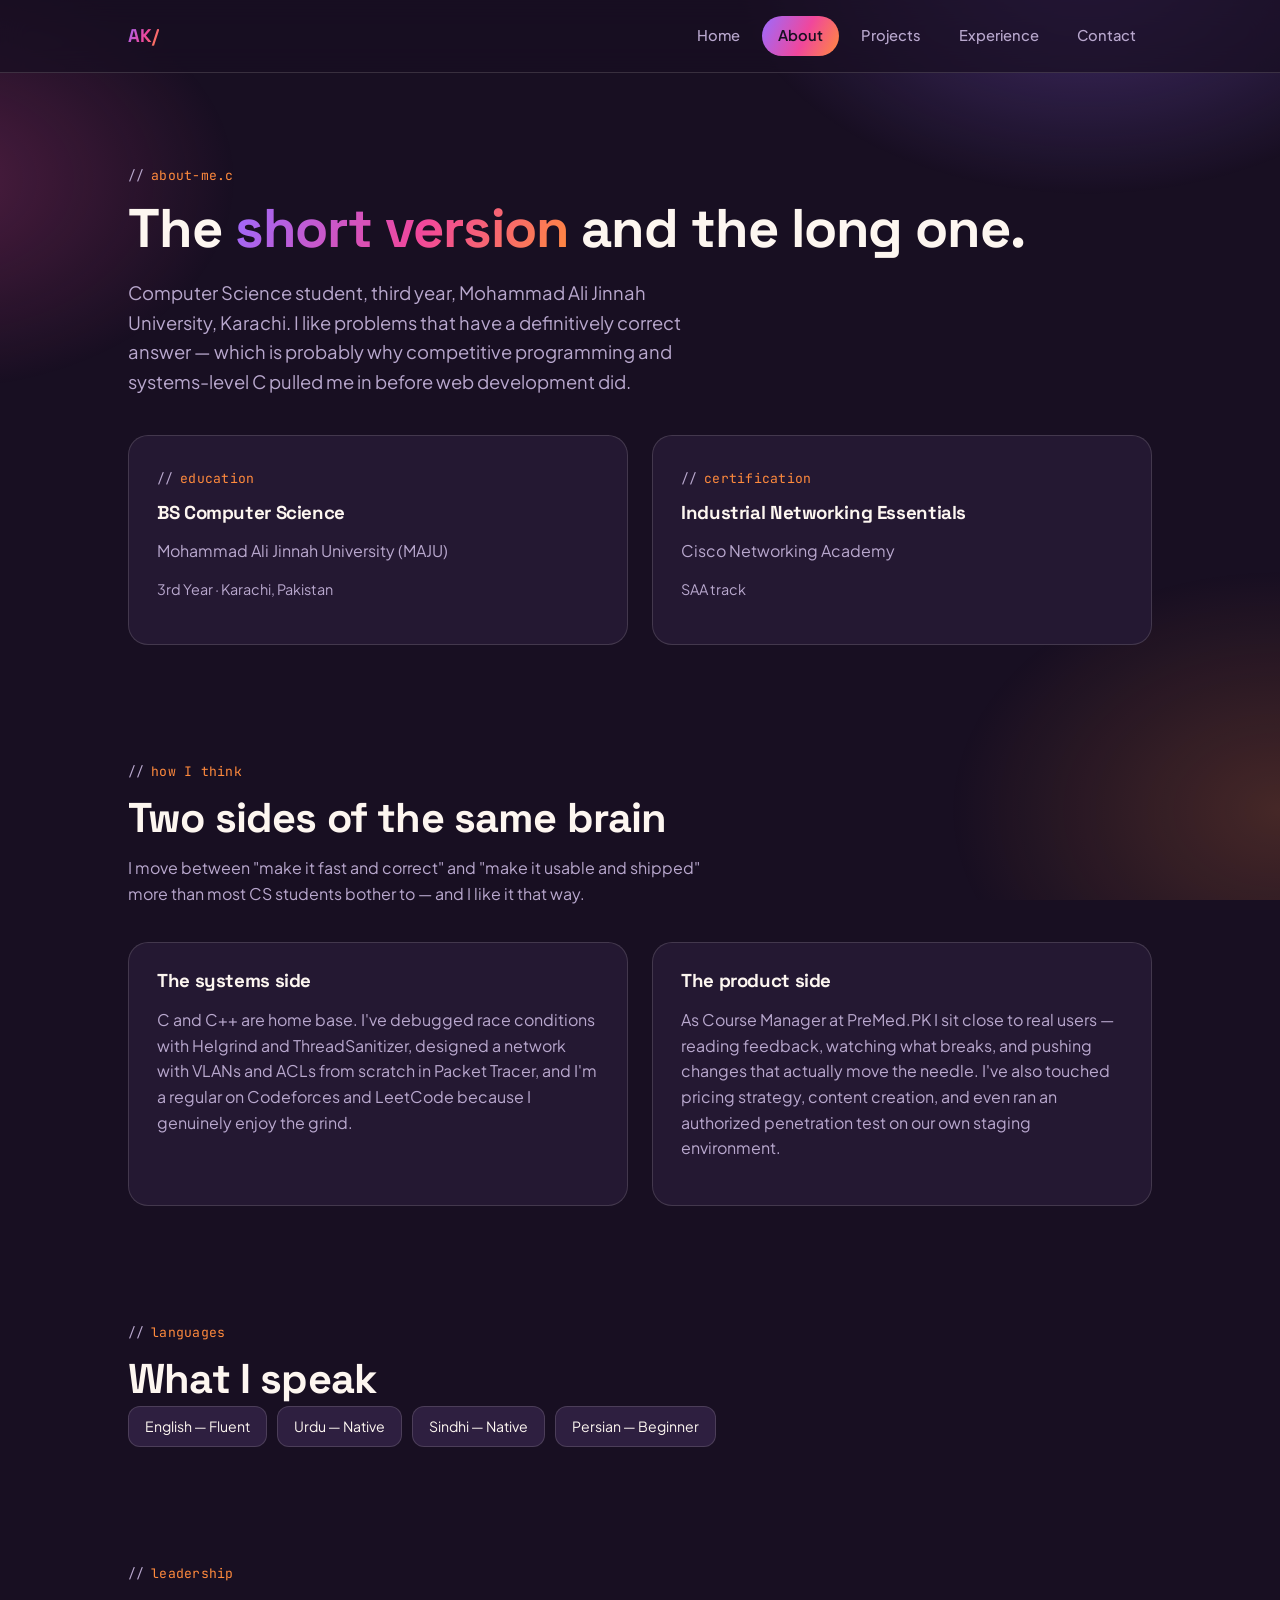
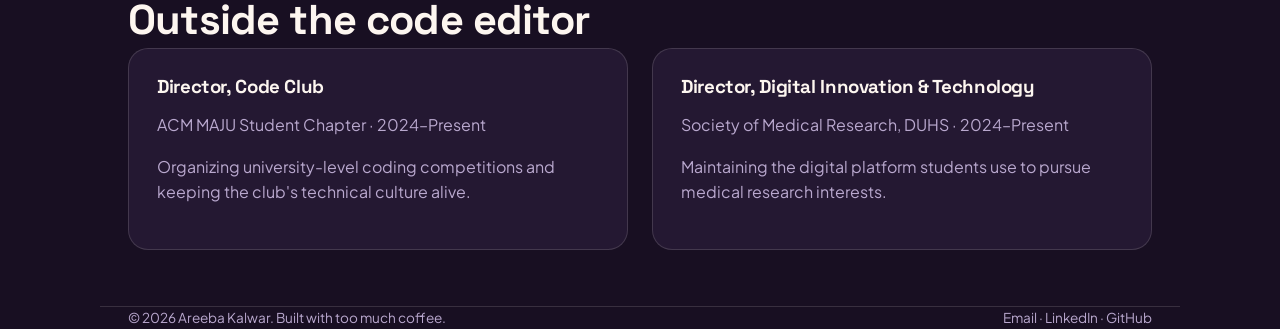
==== about.html @ e5d0cd10 "first commit" ====
<!DOCTYPE html>
<html lang="en">
<head>
<meta charset="UTF-8">
<meta name="viewport" content="width=device-width, initial-scale=1.0">
<title>About — Areeba Kalwar</title>
<link rel="stylesheet" href="style.css">
</head>
<body>

<header class="site-nav">
  <div class="nav-inner">
    <a href="index.html" class="logo">AK/</a>
    <button class="nav-toggle" aria-label="Toggle menu">☰</button>
    <nav class="links">
      <a href="index.html">Home</a>
      <a href="about.html" class="active">About</a>
      <a href="projects.html">Projects</a>
      <a href="experience.html">Experience</a>
      <a href="contact.html">Contact</a>
    </nav>
  </div>
</header>

<main class="wrap">

  <section class="hero" style="padding-bottom:20px;">
    <div class="eyebrow">about-me.c</div>
    <h1 style="font-size:clamp(2.2rem, 5vw, 3.4rem);">The <span class="grad">short version</span> and the long one.</h1>
    <p class="lede">Computer Science student, third year, Mohammad Ali Jinnah University, Karachi. I like problems that have a definitively correct answer — which is probably why competitive programming and systems-level C pulled me in before web development did.</p>
  </section>

  <section style="padding-top:0;">
    <div class="grid-2">
      <div class="card">
        <div class="eyebrow">education</div>
        <h3>BS Computer Science</h3>
        <p style="color:var(--muted); margin-bottom:2px;">Mohammad Ali Jinnah University (MAJU)</p>
        <p style="color:var(--muted); font-size:.9rem;">3rd Year · Karachi, Pakistan</p>
      </div>
      <div class="card">
        <div class="eyebrow">certification</div>
        <h3>Industrial Networking Essentials</h3>
        <p style="color:var(--muted); margin-bottom:2px;">Cisco Networking Academy</p>
        <p style="color:var(--muted); font-size:.9rem;">SAA track</p>
      </div>
    </div>
  </section>

  <section>
    <div class="eyebrow">how I think</div>
    <h2 class="section-title">Two sides of the same brain</h2>
    <p class="section-sub">I move between "make it fast and correct" and "make it usable and shipped" more than most CS students bother to — and I like it that way.</p>
    <div class="grid-2">
      <div class="card">
        <h3>The systems side</h3>
        <p style="color:var(--muted)">C and C++ are home base. I've debugged race conditions with Helgrind and ThreadSanitizer, designed a network with VLANs and ACLs from scratch in Packet Tracer, and I'm a regular on Codeforces and LeetCode because I genuinely enjoy the grind.</p>
      </div>
      <div class="card">
        <h3>The product side</h3>
        <p style="color:var(--muted)">As Course Manager at PreMed.PK I sit close to real users — reading feedback, watching what breaks, and pushing changes that actually move the needle. I've also touched pricing strategy, content creation, and even ran an authorized penetration test on our own staging environment.</p>
      </div>
    </div>
  </section>

  <section>
    <div class="eyebrow">languages</div>
    <h2 class="section-title">What I speak</h2>
    <div class="chip-row">
      <span class="chip">English — Fluent</span>
      <span class="chip">Urdu — Native</span>
      <span class="chip">Sindhi — Native</span>
      <span class="chip">Persian — Beginner</span>
    </div>
  </section>

  <section>
    <div class="eyebrow">leadership</div>
    <h2 class="section-title">Outside the code editor</h2>
    <div class="grid-2">
      <div class="card">
        <h3>Director, Code Club</h3>
        <p style="color:var(--muted); margin-bottom:2px;">ACM MAJU Student Chapter · 2024–Present</p>
        <p style="color:var(--muted)">Organizing university-level coding competitions and keeping the club's technical culture alive.</p>
      </div>
      <div class="card">
        <h3>Director, Digital Innovation & Technology</h3>
        <p style="color:var(--muted); margin-bottom:2px;">Society of Medical Research, DUHS · 2024–Present</p>
        <p style="color:var(--muted)">Maintaining the digital platform students use to pursue medical research interests.</p>
      </div>
    </div>
  </section>

</main>

<footer class="wrap">
  <span>© 2026 Areeba Kalwar. Built with too much coffee.</span>
  <span>
    <a href="mailto:reebayk05@gmail.com">Email</a> ·
    <a href="https://www.linkedin.com/in/reebayk" target="_blank">LinkedIn</a> ·
    <a href="https://github.com/reebayk" target="_blank">GitHub</a>
  </span>
</footer>

<script src="script.js"></script>
</body>
</html>
---- style.css ----
@import url('https://fonts.googleapis.com/css2?family=Space+Grotesk:wght@500;700&family=Plus+Jakarta+Sans:wght@400;500;600&family=JetBrains+Mono:wght@400;500&display=swap');

:root{
  --ink:#180F22;
  --surface:#241832;
  --surface-2:#2E1F40;
  --violet:#9B6BFF;
  --pink:#F0479C;
  --orange:#FF8A3D;
  --cream:#FDF6F0;
  --muted:#B9A8CE;
  --line: rgba(253,246,240,0.14);
  --grad: linear-gradient(115deg, var(--violet) 0%, var(--pink) 55%, var(--orange) 100%);
}

*{ box-sizing:border-box; }

html{ scroll-behavior:smooth; }

body{
  margin:0;
  background:var(--ink);
  color:var(--cream);
  font-family:'Plus Jakarta Sans', sans-serif;
  font-size:16px;
  line-height:1.6;
  overflow-x:hidden;
}

body::before{
  content:"";
  position:fixed;
  inset:0;
  z-index:0;
  pointer-events:none;
  background:
    radial-gradient(600px 400px at 85% -5%, rgba(155,107,255,0.35), transparent 60%),
    radial-gradient(500px 350px at -5% 20%, rgba(240,71,156,0.25), transparent 60%),
    radial-gradient(550px 400px at 100% 90%, rgba(255,138,61,0.2), transparent 60%);
}

h1,h2,h3,h4{
  font-family:'Space Grotesk', sans-serif;
  font-weight:700;
  letter-spacing:-0.02em;
  line-height:1.05;
  margin:0 0 .4em;
}

a{ color:inherit; text-decoration:none; }

.wrap{
  max-width:1080px;
  margin:0 auto;
  padding:0 28px;
  position:relative;
  z-index:1;
}

/* eyebrow: code-comment motif, a nod to her C/C++ background */
.eyebrow{
  display:inline-flex;
  align-items:center;
  gap:.5em;
  font-family:'JetBrains Mono', monospace;
  font-size:.82rem;
  color:var(--orange);
  letter-spacing:.02em;
  margin-bottom:14px;
}
.eyebrow::before{ content:"//"; color:var(--muted); }

/* ---------- NAV ---------- */
header.site-nav{
  position:sticky;
  top:0;
  z-index:50;
  backdrop-filter:blur(14px);
  background:rgba(24,15,34,0.72);
  border-bottom:1px solid var(--line);
}
.nav-inner{
  max-width:1080px;
  margin:0 auto;
  padding:16px 28px;
  display:flex;
  align-items:center;
  justify-content:space-between;
}
.logo{
  font-family:'Space Grotesk', sans-serif;
  font-weight:700;
  font-size:1.15rem;
  background:var(--grad);
  -webkit-background-clip:text;
  background-clip:text;
  color:transparent;
}
nav.links{ display:flex; gap:6px; }
nav.links a{
  font-size:.92rem;
  font-weight:500;
  padding:8px 16px;
  border-radius:999px;
  color:var(--muted);
  transition:all .2s ease;
}
nav.links a:hover{ color:var(--cream); background:var(--surface-2); }
nav.links a.active{
  color:var(--ink);
  background:var(--grad);
  font-weight:600;
}
.nav-toggle{ display:none; background:none; border:none; color:var(--cream); font-size:1.4rem; cursor:pointer; }

@media (max-width: 720px){
  nav.links{
    position:absolute;
    top:64px; left:0; right:0;
    flex-direction:column;
    background:var(--surface);
    border-bottom:1px solid var(--line);
    padding:12px;
    display:none;
  }
  nav.links.open{ display:flex; }
  nav.links a{ text-align:left; }
  .nav-toggle{ display:block; }
}

/* ---------- BUTTONS ---------- */
.btn{
  display:inline-flex;
  align-items:center;
  gap:8px;
  padding:13px 24px;
  border-radius:14px;
  font-weight:600;
  font-size:.95rem;
  border:2.5px solid transparent;
  cursor:pointer;
}
.btn-solid{
  background:var(--grad);
  color:var(--ink);
  box-shadow:6px 6px 0 var(--surface-2);
  transition:transform .15s ease, box-shadow .15s ease;
}
.btn-solid:hover{ transform:translate(-3px,-3px); box-shadow:9px 9px 0 var(--surface-2); }
.btn-outline{
  border-color:var(--line);
  color:var(--cream);
  transition:border-color .15s ease, background .15s ease;
}
.btn-outline:hover{ border-color:var(--pink); background:var(--surface); }

/* ---------- HERO ---------- */
.hero{ padding:88px 0 60px; position:relative; }
.hero .tag-strip{
  display:flex; flex-wrap:wrap; gap:10px; margin-top:28px;
}
.pill{
  font-family:'JetBrains Mono', monospace;
  font-size:.78rem;
  padding:6px 14px;
  border-radius:999px;
  border:1.5px solid var(--line);
  color:var(--muted);
}
.hero h1{
  font-size:clamp(2.6rem, 6vw, 4.4rem);
}
.hero h1 .grad{
  background:var(--grad);
  -webkit-background-clip:text;
  background-clip:text;
  color:transparent;
}
.hero p.lede{
  max-width:560px;
  font-size:1.15rem;
  color:var(--muted);
}
.status-chip{
  display:inline-flex; align-items:center; gap:8px;
  font-family:'JetBrains Mono', monospace;
  font-size:.8rem;
  color:#B7F5C9;
  background:rgba(60, 200, 120, 0.1);
  border:1px solid rgba(60,200,120,0.35);
  padding:6px 14px;
  border-radius:999px;
  margin-bottom:22px;
}
.status-chip .dot{
  width:7px; height:7px; border-radius:50%; background:#3ee27a;
  box-shadow:0 0 0 3px rgba(62,226,122,0.25);
}

/* ---------- SECTIONS / CARDS ---------- */
section{ padding:56px 0; position:relative; }
.section-title{ font-size:clamp(1.8rem, 4vw, 2.6rem); margin-bottom:6px; }
.section-sub{ color:var(--muted); max-width:600px; margin-bottom:36px; }

.card{
  background:var(--surface);
  border:1.5px solid var(--line);
  border-radius:20px;
  padding:28px;
}

.grid-2{ display:grid; grid-template-columns:1fr 1fr; gap:24px; }
.grid-3{ display:grid; grid-template-columns:repeat(3,1fr); gap:20px; }
@media (max-width:800px){ .grid-2, .grid-3{ grid-template-columns:1fr; } }

/* stat blocks */
.stat{ padding:20px; }
.stat .num{
  font-family:'Space Grotesk', sans-serif;
  font-size:2.2rem;
  font-weight:700;
  background:var(--grad);
  -webkit-background-clip:text;
  background-clip:text;
  color:transparent;
}
.stat .label{ color:var(--muted); font-size:.88rem; margin-top:4px; }

/* tech marquee */
.marquee{
  overflow:hidden;
  border-top:1px solid var(--line);
  border-bottom:1px solid var(--line);
  padding:18px 0;
  white-space:nowrap;
}
.marquee-track{
  display:inline-flex;
  gap:40px;
  animation:scroll 22s linear infinite;
  font-family:'JetBrains Mono', monospace;
  color:var(--muted);
  font-size:.95rem;
}
@keyframes scroll{ from{transform:translateX(0);} to{transform:translateX(-50%);} }
@media (prefers-reduced-motion: reduce){ .marquee-track{ animation:none; } }

/* timeline (experience/leadership) */
.tl-item{
  display:grid;
  grid-template-columns:150px 1fr;
  gap:22px;
  padding:22px 0;
  border-bottom:1px solid var(--line);
}
.tl-item:last-child{ border-bottom:none; }
.tl-date{
  font-family:'JetBrains Mono', monospace;
  font-size:.82rem;
  color:var(--orange);
}
.tl-role{ font-size:1.2rem; font-weight:700; font-family:'Space Grotesk', sans-serif; }
.tl-org{ color:var(--muted); font-size:.92rem; margin-bottom:10px; }
.tl-item ul{ margin:0; padding-left:18px; color:var(--muted); }
.tl-item li{ margin-bottom:4px; }
@media (max-width:640px){ .tl-item{ grid-template-columns:1fr; gap:6px; } }

/* project cards */
.proj-card{
  border:1.5px solid var(--line);
  border-radius:22px;
  padding:30px;
  background:var(--surface);
  position:relative;
  overflow:hidden;
}
.proj-card::before{
  content:"";
  position:absolute; top:0; left:0; right:0; height:5px;
  background:var(--grad);
}
.proj-tag{
  font-family:'JetBrains Mono', monospace;
  font-size:.78rem;
  color:var(--muted);
  border:1px solid var(--line);
  border-radius:8px;
  padding:3px 9px;
  margin:4px 6px 0 0;
  display:inline-block;
}

/* language / skill chips */
.chip-row{ display:flex; flex-wrap:wrap; gap:10px; }
.chip{
  padding:8px 16px;
  border-radius:12px;
  background:var(--surface-2);
  border:1px solid var(--line);
  font-size:.88rem;
}

/* contact */
.contact-grid{ display:grid; grid-template-columns:repeat(2,1fr); gap:18px; }
@media (max-width:640px){ .contact-grid{ grid-template-columns:1fr; } }
.contact-card{
  display:flex; align-items:center; justify-content:space-between;
  padding:22px 26px;
  border-radius:16px;
  border:1.5px solid var(--line);
  background:var(--surface);
  transition:transform .15s ease, border-color .15s ease;
}
.contact-card:hover{ transform:translateY(-3px); border-color:var(--pink); }
.contact-card .label{ font-family:'JetBrains Mono', monospace; font-size:.78rem; color:var(--muted); }
.contact-card .value{ font-family:'Space Grotesk', sans-serif; font-weight:700; font-size:1.1rem; }
.contact-card .arrow{ font-size:1.3rem; color:var(--orange); }

footer{
  border-top:1px solid var(--line);
  padding:34px 0;
  color:var(--muted);
  font-size:.85rem;
  display:flex;
  justify-content:space-between;
  flex-wrap:wrap;
  gap:12px;
}
footer a:hover{ color:var(--cream); }
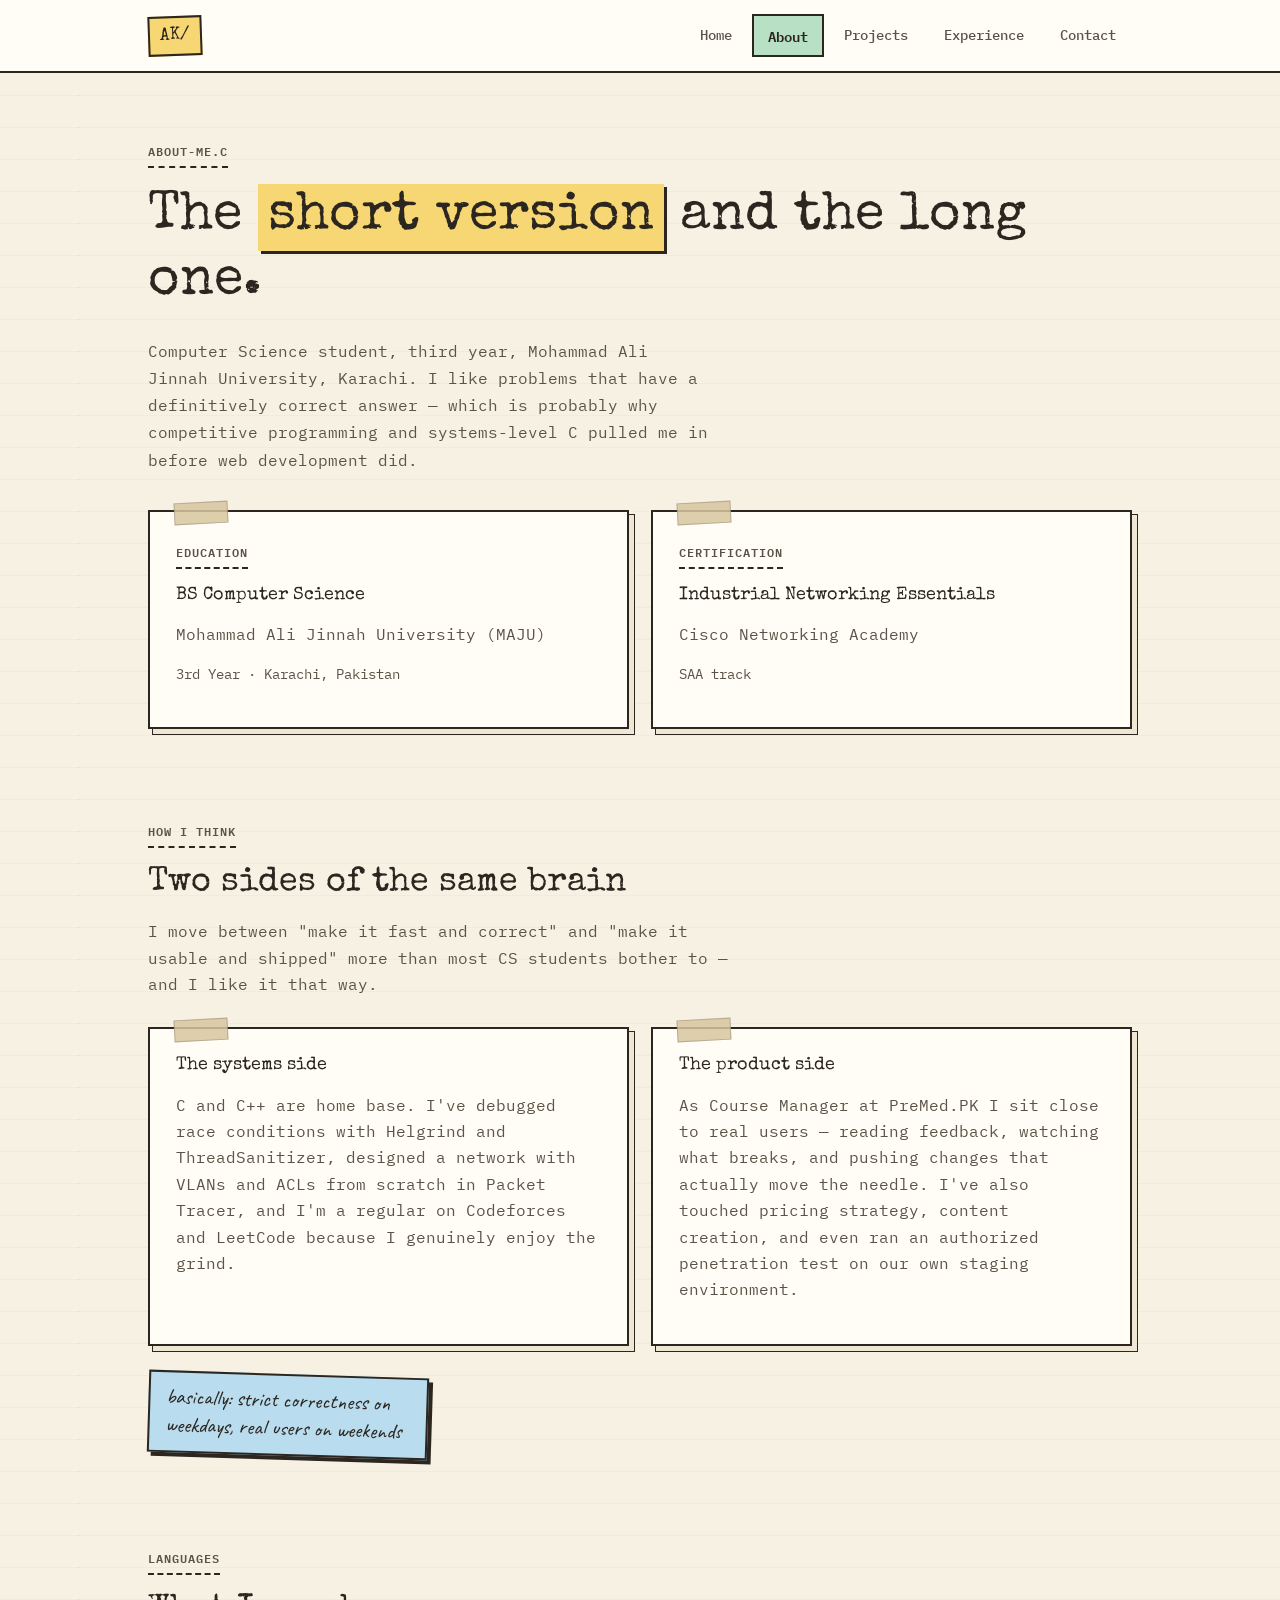
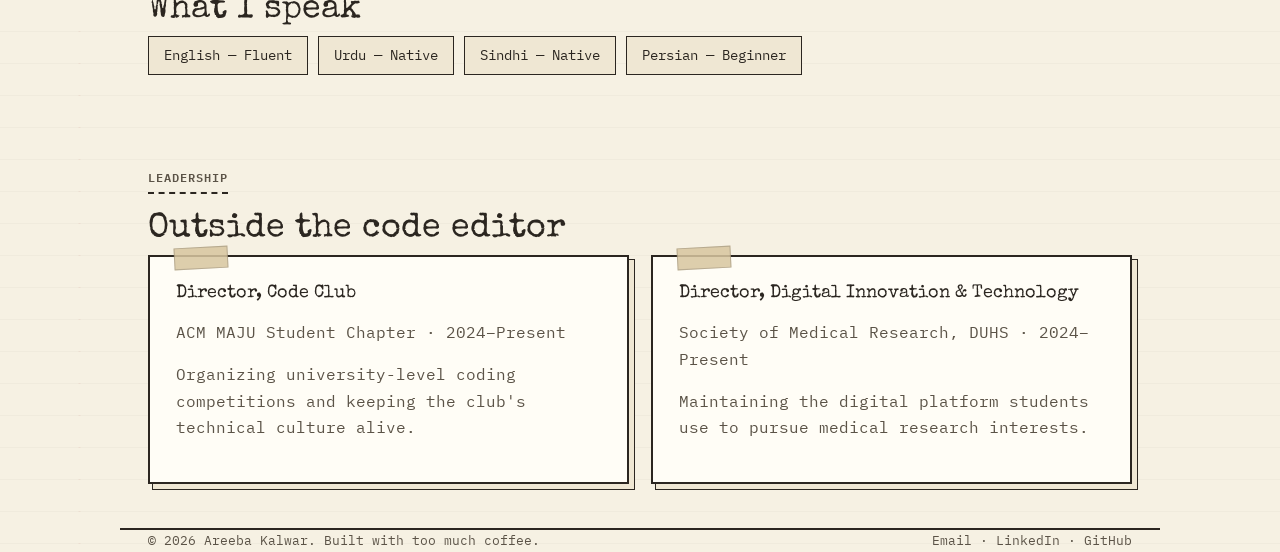
==== commit cbacd7ee: "Add sticky note about work-life balance Added a sticky note emphasizing work-life balance." ====
--- a/about.html
+++ b/about.html
@@ -61,6 +61,9 @@
         <p style="color:var(--muted)">As Course Manager at PreMed.PK I sit close to real users — reading feedback, watching what breaks, and pushing changes that actually move the needle. I've also touched pricing strategy, content creation, and even ran an authorized penetration test on our own staging environment.</p>
       </div>
     </div>
+    <div style="margin-top:28px;">
+      <span class="sticky-note blue">basically: strict correctness on weekdays, real users on weekends</span>
+    </div>
   </section>
 
   <section>
--- a/style.css
+++ b/style.css
@@ -1,329 +1,282 @@
-@import url('https://fonts.googleapis.com/css2?family=Space+Grotesk:wght@500;700&family=Plus+Jakarta+Sans:wght@400;500;600&family=JetBrains+Mono:wght@400;500&display=swap');
+@import url('https://fonts.googleapis.com/css2?family=Special+Elite&family=IBM+Plex+Mono:wght@400;500;600&family=Caveat:wght@500;600;700&display=swap');
 
 :root{
-  --ink:#180F22;
-  --surface:#241832;
-  --surface-2:#2E1F40;
-  --violet:#9B6BFF;
-  --pink:#F0479C;
-  --orange:#FF8A3D;
-  --cream:#FDF6F0;
-  --muted:#B9A8CE;
-  --line: rgba(253,246,240,0.14);
-  --grad: linear-gradient(115deg, var(--violet) 0%, var(--pink) 55%, var(--orange) 100%);
+  --paper:#F6F1E3;
+  --paper-2:#EFE7D3;
+  --ink:#2B2620;
+  --ink-soft:#5B5347;
+  --yellow:#F7D774;
+  --pink:#F3B8D0;
+  --blue:#B9DCEE;
+  --mint:#B7E0C4;
+  --kraft:#D8C6A0;
+  --white:#FFFDF6;
+  --line: rgba(43,38,32,0.16);
+  --muted: var(--ink-soft);
 }
 
 *{ box-sizing:border-box; }
-
 html{ scroll-behavior:smooth; }
 
 body{
   margin:0;
-  background:var(--ink);
-  color:var(--cream);
-  font-family:'Plus Jakarta Sans', sans-serif;
-  font-size:16px;
-  line-height:1.6;
-  overflow-x:hidden;
-}
-
-body::before{
-  content:"";
-  position:fixed;
-  inset:0;
-  z-index:0;
-  pointer-events:none;
-  background:
-    radial-gradient(600px 400px at 85% -5%, rgba(155,107,255,0.35), transparent 60%),
-    radial-gradient(500px 350px at -5% 20%, rgba(240,71,156,0.25), transparent 60%),
-    radial-gradient(550px 400px at 100% 90%, rgba(255,138,61,0.2), transparent 60%);
+  background-color:var(--paper);
+  background-image:
+    repeating-linear-gradient(var(--paper) 0px, var(--paper) 31px, rgba(43,38,32,0.06) 32px),
+    linear-gradient(90deg, transparent 78px, rgba(199,86,86,0.18) 79px, rgba(199,86,86,0.18) 80px, transparent 81px);
+  color:var(--ink);
+  font-family:'IBM Plex Mono', monospace;
+  font-size:15.5px;
+  line-height:1.7;
 }
 
 h1,h2,h3,h4{
-  font-family:'Space Grotesk', sans-serif;
-  font-weight:700;
-  letter-spacing:-0.02em;
-  line-height:1.05;
-  margin:0 0 .4em;
+  font-family:'Special Elite', monospace;
+  font-weight:400;
+  letter-spacing:0;
+  line-height:1.15;
+  margin:0 0 .45em;
 }
 
 a{ color:inherit; text-decoration:none; }
 
-.wrap{
-  max-width:1080px;
-  margin:0 auto;
-  padding:0 28px;
-  position:relative;
-  z-index:1;
-}
-
-/* eyebrow: code-comment motif, a nod to her C/C++ background */
+.wrap{ max-width:1040px; margin:0 auto; padding:0 28px; }
+
+/* handwritten annotation / sticky note */
+.sticky-note{
+  font-family:'Caveat', cursive;
+  font-size:1.35rem;
+  line-height:1.3;
+  background:var(--yellow);
+  border:2px solid var(--ink);
+  padding:10px 16px 12px;
+  display:inline-block;
+  transform:rotate(-2.5deg);
+  box-shadow:4px 4px 0 var(--ink);
+  max-width:280px;
+}
+.sticky-note.pink{ background:var(--pink); transform:rotate(2deg); }
+.sticky-note.mint{ background:var(--mint); transform:rotate(-1.5deg); }
+.sticky-note.blue{ background:var(--blue); transform:rotate(1.8deg); }
+
 .eyebrow{
-  display:inline-flex;
-  align-items:center;
-  gap:.5em;
-  font-family:'JetBrains Mono', monospace;
-  font-size:.82rem;
-  color:var(--orange);
-  letter-spacing:.02em;
-  margin-bottom:14px;
-}
-.eyebrow::before{ content:"//"; color:var(--muted); }
+  display:inline-flex; align-items:center; gap:.5em;
+  font-family:'IBM Plex Mono', monospace;
+  font-size:.78rem;
+  font-weight:600;
+  text-transform:uppercase;
+  letter-spacing:.08em;
+  color:var(--ink-soft);
+  border-bottom:2px dashed var(--ink);
+  padding-bottom:4px;
+  margin-bottom:16px;
+}
 
 /* ---------- NAV ---------- */
 header.site-nav{
-  position:sticky;
-  top:0;
-  z-index:50;
-  backdrop-filter:blur(14px);
-  background:rgba(24,15,34,0.72);
-  border-bottom:1px solid var(--line);
+  position:sticky; top:0; z-index:50;
+  background:var(--white);
+  border-bottom:2px solid var(--ink);
 }
 .nav-inner{
-  max-width:1080px;
-  margin:0 auto;
-  padding:16px 28px;
-  display:flex;
-  align-items:center;
-  justify-content:space-between;
+  max-width:1040px; margin:0 auto; padding:14px 28px;
+  display:flex; align-items:center; justify-content:space-between;
 }
 .logo{
-  font-family:'Space Grotesk', sans-serif;
-  font-weight:700;
-  font-size:1.15rem;
-  background:var(--grad);
-  -webkit-background-clip:text;
-  background-clip:text;
-  color:transparent;
-}
-nav.links{ display:flex; gap:6px; }
+  font-family:'Special Elite', monospace;
+  font-size:1.1rem;
+  background:var(--yellow);
+  border:2px solid var(--ink);
+  padding:3px 10px;
+  transform:rotate(-2deg);
+  display:inline-block;
+}
+nav.links{ display:flex; gap:4px; }
 nav.links a{
-  font-size:.92rem;
-  font-weight:500;
-  padding:8px 16px;
-  border-radius:999px;
-  color:var(--muted);
-  transition:all .2s ease;
-}
-nav.links a:hover{ color:var(--cream); background:var(--surface-2); }
+  font-family:'IBM Plex Mono', monospace;
+  font-size:.85rem; font-weight:500;
+  padding:8px 14px; border-radius:0;
+  color:var(--ink-soft);
+  border:2px solid transparent;
+}
+nav.links a:hover{ color:var(--ink); border-color:var(--line); }
 nav.links a.active{
-  color:var(--ink);
-  background:var(--grad);
+  color:var(--ink); background:var(--mint);
+  border:2px solid var(--ink);
   font-weight:600;
 }
-.nav-toggle{ display:none; background:none; border:none; color:var(--cream); font-size:1.4rem; cursor:pointer; }
+.nav-toggle{ display:none; background:none; border:2px solid var(--ink); color:var(--ink); font-size:1.2rem; cursor:pointer; padding:4px 10px; }
 
 @media (max-width: 720px){
   nav.links{
-    position:absolute;
-    top:64px; left:0; right:0;
-    flex-direction:column;
-    background:var(--surface);
-    border-bottom:1px solid var(--line);
-    padding:12px;
-    display:none;
+    position:absolute; top:58px; left:0; right:0;
+    flex-direction:column; background:var(--white);
+    border-bottom:2px solid var(--ink); padding:10px; display:none;
   }
   nav.links.open{ display:flex; }
-  nav.links a{ text-align:left; }
   .nav-toggle{ display:block; }
 }
 
 /* ---------- BUTTONS ---------- */
 .btn{
-  display:inline-flex;
-  align-items:center;
-  gap:8px;
-  padding:13px 24px;
-  border-radius:14px;
-  font-weight:600;
-  font-size:.95rem;
-  border:2.5px solid transparent;
+  display:inline-flex; align-items:center; gap:8px;
+  padding:12px 22px; font-family:'IBM Plex Mono', monospace;
+  font-weight:600; font-size:.9rem;
+  border:2px solid var(--ink); border-radius:0;
   cursor:pointer;
 }
 .btn-solid{
-  background:var(--grad);
-  color:var(--ink);
-  box-shadow:6px 6px 0 var(--surface-2);
-  transition:transform .15s ease, box-shadow .15s ease;
-}
-.btn-solid:hover{ transform:translate(-3px,-3px); box-shadow:9px 9px 0 var(--surface-2); }
+  background:var(--yellow); color:var(--ink);
+  box-shadow:4px 4px 0 var(--ink);
+  transition:transform .1s ease, box-shadow .1s ease;
+}
+.btn-solid:hover{ transform:translate(2px,2px); box-shadow:2px 2px 0 var(--ink); }
 .btn-outline{
-  border-color:var(--line);
-  color:var(--cream);
-  transition:border-color .15s ease, background .15s ease;
-}
-.btn-outline:hover{ border-color:var(--pink); background:var(--surface); }
+  background:var(--white); color:var(--ink);
+  box-shadow:4px 4px 0 var(--ink);
+  transition:transform .1s ease, box-shadow .1s ease;
+}
+.btn-outline:hover{ transform:translate(2px,2px); box-shadow:2px 2px 0 var(--ink); }
 
 /* ---------- HERO ---------- */
-.hero{ padding:88px 0 60px; position:relative; }
-.hero .tag-strip{
-  display:flex; flex-wrap:wrap; gap:10px; margin-top:28px;
-}
+.hero{ padding:64px 0 44px; }
+.hero .tag-strip{ display:flex; flex-wrap:wrap; gap:10px; margin-top:26px; }
 .pill{
-  font-family:'JetBrains Mono', monospace;
-  font-size:.78rem;
-  padding:6px 14px;
-  border-radius:999px;
-  border:1.5px solid var(--line);
-  color:var(--muted);
-}
-.hero h1{
-  font-size:clamp(2.6rem, 6vw, 4.4rem);
-}
+  font-family:'IBM Plex Mono', monospace; font-size:.76rem;
+  padding:6px 13px; border:2px solid var(--ink); background:var(--white);
+  color:var(--ink-soft);
+}
+.hero h1{ font-size:clamp(2.1rem, 5vw, 3.4rem); }
 .hero h1 .grad{
-  background:var(--grad);
-  -webkit-background-clip:text;
-  background-clip:text;
-  color:transparent;
-}
-.hero p.lede{
-  max-width:560px;
-  font-size:1.15rem;
-  color:var(--muted);
-}
+  background:var(--yellow);
+  padding:2px 10px;
+  box-shadow:3px 3px 0 var(--ink);
+  display:inline-block;
+}
+.hero p.lede{ max-width:560px; font-size:1rem; color:var(--ink-soft); }
 .status-chip{
   display:inline-flex; align-items:center; gap:8px;
-  font-family:'JetBrains Mono', monospace;
-  font-size:.8rem;
-  color:#B7F5C9;
-  background:rgba(60, 200, 120, 0.1);
-  border:1px solid rgba(60,200,120,0.35);
-  padding:6px 14px;
-  border-radius:999px;
-  margin-bottom:22px;
-}
-.status-chip .dot{
-  width:7px; height:7px; border-radius:50%; background:#3ee27a;
-  box-shadow:0 0 0 3px rgba(62,226,122,0.25);
-}
+  font-family:'IBM Plex Mono', monospace; font-size:.78rem; font-weight:600;
+  color:var(--ink);
+  background:var(--mint);
+  border:2px solid var(--ink);
+  padding:6px 14px; margin-bottom:20px;
+}
+.status-chip .dot{ width:7px; height:7px; border-radius:50%; background:#2f8f4e; }
 
 /* ---------- SECTIONS / CARDS ---------- */
-section{ padding:56px 0; position:relative; }
-.section-title{ font-size:clamp(1.8rem, 4vw, 2.6rem); margin-bottom:6px; }
-.section-sub{ color:var(--muted); max-width:600px; margin-bottom:36px; }
+section{ padding:44px 0; }
+.section-title{ font-size:clamp(1.5rem, 3.4vw, 2.1rem); margin-bottom:6px; }
+.section-sub{ color:var(--ink-soft); max-width:600px; margin-bottom:30px; }
 
 .card{
-  background:var(--surface);
-  border:1.5px solid var(--line);
-  border-radius:20px;
-  padding:28px;
-}
-
-.grid-2{ display:grid; grid-template-columns:1fr 1fr; gap:24px; }
+  background:var(--white);
+  border:2px solid var(--ink);
+  border-radius:0;
+  padding:26px;
+  position:relative;
+  box-shadow:5px 5px 0 var(--paper-2), 5px 5px 0 1px var(--ink);
+}
+.card::before{
+  content:"";
+  position:absolute; top:-10px; left:24px;
+  width:52px; height:20px;
+  background:var(--kraft);
+  opacity:.85;
+  transform:rotate(-3deg);
+  border:1px solid rgba(43,38,32,0.25);
+}
+
+.grid-2{ display:grid; grid-template-columns:1fr 1fr; gap:22px; }
 .grid-3{ display:grid; grid-template-columns:repeat(3,1fr); gap:20px; }
 @media (max-width:800px){ .grid-2, .grid-3{ grid-template-columns:1fr; } }
 
-/* stat blocks */
 .stat{ padding:20px; }
-.stat .num{
-  font-family:'Space Grotesk', sans-serif;
-  font-size:2.2rem;
-  font-weight:700;
-  background:var(--grad);
-  -webkit-background-clip:text;
-  background-clip:text;
-  color:transparent;
-}
-.stat .label{ color:var(--muted); font-size:.88rem; margin-top:4px; }
-
-/* tech marquee */
+.stat .num{ font-family:'Special Elite', monospace; font-size:2rem; color:var(--ink); }
+.stat .label{ color:var(--ink-soft); font-size:.85rem; margin-top:4px; }
+
+/* tech strip (tape-style ticker) */
 .marquee{
   overflow:hidden;
-  border-top:1px solid var(--line);
-  border-bottom:1px solid var(--line);
-  padding:18px 0;
+  border-top:2px solid var(--ink);
+  border-bottom:2px solid var(--ink);
+  background:var(--kraft);
+  padding:14px 0;
   white-space:nowrap;
 }
 .marquee-track{
-  display:inline-flex;
-  gap:40px;
-  animation:scroll 22s linear infinite;
-  font-family:'JetBrains Mono', monospace;
-  color:var(--muted);
-  font-size:.95rem;
+  display:inline-flex; gap:36px;
+  animation:scroll 24s linear infinite;
+  font-family:'IBM Plex Mono', monospace;
+  color:var(--ink);
+  font-size:.88rem; font-weight:500;
 }
 @keyframes scroll{ from{transform:translateX(0);} to{transform:translateX(-50%);} }
 @media (prefers-reduced-motion: reduce){ .marquee-track{ animation:none; } }
 
-/* timeline (experience/leadership) */
+/* timeline */
 .tl-item{
-  display:grid;
-  grid-template-columns:150px 1fr;
-  gap:22px;
-  padding:22px 0;
-  border-bottom:1px solid var(--line);
+  display:grid; grid-template-columns:150px 1fr; gap:20px;
+  padding:20px 0; border-bottom:2px dashed var(--line);
 }
 .tl-item:last-child{ border-bottom:none; }
-.tl-date{
-  font-family:'JetBrains Mono', monospace;
-  font-size:.82rem;
-  color:var(--orange);
-}
-.tl-role{ font-size:1.2rem; font-weight:700; font-family:'Space Grotesk', sans-serif; }
-.tl-org{ color:var(--muted); font-size:.92rem; margin-bottom:10px; }
-.tl-item ul{ margin:0; padding-left:18px; color:var(--muted); }
+.tl-date{ font-family:'IBM Plex Mono', monospace; font-size:.78rem; font-weight:600; color:var(--ink-soft); }
+.tl-role{ font-size:1.1rem; font-family:'Special Elite', monospace; }
+.tl-org{ color:var(--ink-soft); font-size:.88rem; margin-bottom:10px; }
+.tl-item ul{ margin:0; padding-left:18px; color:var(--ink-soft); }
 .tl-item li{ margin-bottom:4px; }
 @media (max-width:640px){ .tl-item{ grid-template-columns:1fr; gap:6px; } }
 
 /* project cards */
 .proj-card{
-  border:1.5px solid var(--line);
-  border-radius:22px;
-  padding:30px;
-  background:var(--surface);
+  border:2px solid var(--ink);
+  padding:28px;
+  background:var(--white);
   position:relative;
-  overflow:hidden;
+  box-shadow:6px 6px 0 var(--ink);
 }
 .proj-card::before{
   content:"";
-  position:absolute; top:0; left:0; right:0; height:5px;
-  background:var(--grad);
+  position:absolute; top:-10px; right:30px;
+  width:60px; height:22px;
+  background:var(--pink);
+  opacity:.9;
+  transform:rotate(3deg);
+  border:1px solid rgba(43,38,32,0.25);
 }
 .proj-tag{
-  font-family:'JetBrains Mono', monospace;
-  font-size:.78rem;
-  color:var(--muted);
-  border:1px solid var(--line);
-  border-radius:8px;
-  padding:3px 9px;
-  margin:4px 6px 0 0;
-  display:inline-block;
-}
-
-/* language / skill chips */
+  font-family:'IBM Plex Mono', monospace; font-size:.76rem;
+  color:var(--ink); background:var(--paper-2);
+  border:1.5px solid var(--ink);
+  padding:3px 9px; margin:4px 6px 0 0; display:inline-block;
+}
+
 .chip-row{ display:flex; flex-wrap:wrap; gap:10px; }
 .chip{
-  padding:8px 16px;
-  border-radius:12px;
-  background:var(--surface-2);
-  border:1px solid var(--line);
-  font-size:.88rem;
+  padding:7px 15px; background:var(--paper-2);
+  border:1.5px solid var(--ink); font-size:.85rem;
 }
 
 /* contact */
-.contact-grid{ display:grid; grid-template-columns:repeat(2,1fr); gap:18px; }
+.contact-grid{ display:grid; grid-template-columns:repeat(2,1fr); gap:16px; }
 @media (max-width:640px){ .contact-grid{ grid-template-columns:1fr; } }
 .contact-card{
   display:flex; align-items:center; justify-content:space-between;
-  padding:22px 26px;
-  border-radius:16px;
-  border:1.5px solid var(--line);
-  background:var(--surface);
-  transition:transform .15s ease, border-color .15s ease;
-}
-.contact-card:hover{ transform:translateY(-3px); border-color:var(--pink); }
-.contact-card .label{ font-family:'JetBrains Mono', monospace; font-size:.78rem; color:var(--muted); }
-.contact-card .value{ font-family:'Space Grotesk', sans-serif; font-weight:700; font-size:1.1rem; }
-.contact-card .arrow{ font-size:1.3rem; color:var(--orange); }
+  padding:20px 24px;
+  border:2px solid var(--ink);
+  background:var(--white);
+  box-shadow:4px 4px 0 var(--ink);
+  transition:transform .1s ease, box-shadow .1s ease;
+}
+.contact-card:hover{ transform:translate(2px,2px); box-shadow:2px 2px 0 var(--ink); }
+.contact-card .label{ font-family:'IBM Plex Mono', monospace; font-size:.76rem; color:var(--ink-soft); }
+.contact-card .value{ font-family:'Special Elite', monospace; font-size:1.02rem; }
+.contact-card .arrow{ font-size:1.2rem; color:var(--ink-soft); }
 
 footer{
-  border-top:1px solid var(--line);
-  padding:34px 0;
-  color:var(--muted);
-  font-size:.85rem;
-  display:flex;
-  justify-content:space-between;
-  flex-wrap:wrap;
-  gap:12px;
-}
-footer a:hover{ color:var(--cream); }
+  border-top:2px solid var(--ink);
+  padding:28px 0; color:var(--ink-soft); font-size:.82rem;
+  display:flex; justify-content:space-between; flex-wrap:wrap; gap:12px;
+  font-family:'IBM Plex Mono', monospace;
+}
+footer a:hover{ color:var(--ink); }
